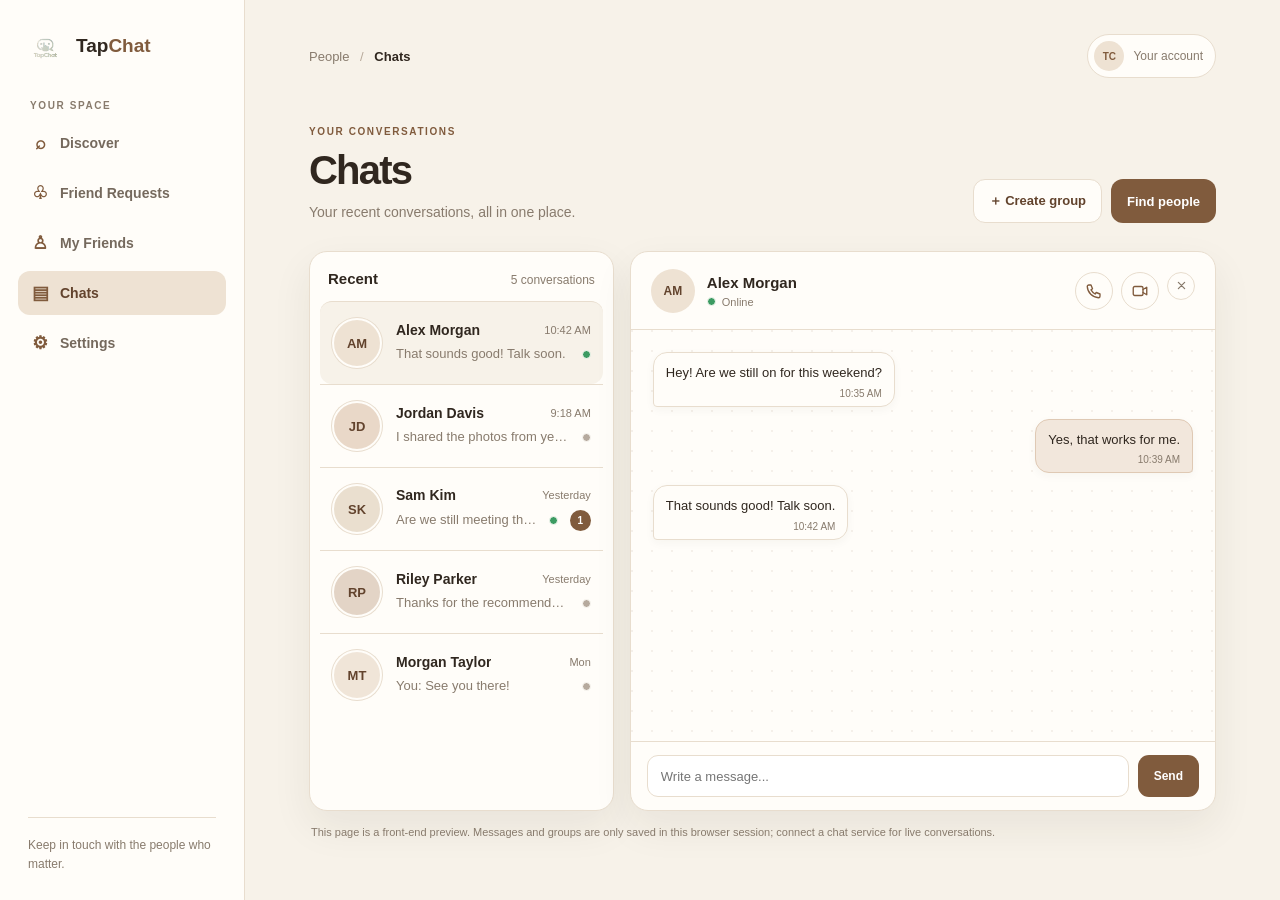
==== chats.html @ 6a535edd "neat" ====
<!DOCTYPE html>
<html lang="en">
<head>
  <meta charset="UTF-8">
  <meta name="viewport" content="width=device-width, initial-scale=1.0">
  <meta name="theme-color" content="#805b3d">
  <title>TapChat</title>
  <link rel="icon" type="image/png" href="Log.png">
  <link rel="stylesheet" href="chats.css">
</head>
<body>
  <div class="app">
    <aside class="sidebar">
      <a class="brand" href="TapChat.html" aria-label="TapChat home">
        <img src="Log.png" alt="" class="logo">
        <span class="brand-name">Tap<span>Chat</span></span>
      </a>

      <div class="navigation-group">
        <p class="nav-title">YOUR SPACE</p>
        <nav class="navigation" aria-label="Main navigation">
          <a href="discover-users.html"><span aria-hidden="true">⌕</span> Discover</a>
          <a href="friend-requests.html"><span aria-hidden="true">♧</span> Friend Requests</a>
          <a href="my-friends.html"><span aria-hidden="true">♙</span> My Friends</a>
          <a class="active" href="chats.html" aria-current="page"><span aria-hidden="true">▤</span> Chats</a>
          <a href="settings.html"><span aria-hidden="true">⚙</span> Settings</a>
        </nav>
      </div>

      <p class="sidebar-note">Keep in touch with the people who matter.</p>
    </aside>

    <main>
      <header class="topbar">
        <p class="breadcrumb">People <span aria-hidden="true">/</span> <strong>Chats</strong></p>
        <div class="user-chip">
          <span class="user-avatar" aria-hidden="true">TC</span>
          <span>Your account</span>
        </div>
      </header>

      <section class="page-heading" aria-labelledby="page-title">
        <p class="eyebrow">YOUR CONVERSATIONS</p>
        <div class="heading-row">
          <div>
            <h1 id="page-title">Chats</h1>
            <p class="subtitle">Your recent conversations, all in one place.</p>
          </div>
          <div class="heading-actions">
            <button class="new-group" id="openGroupDialog" type="button">＋ Create group</button>
            <a class="new-chat" href="discover-users.html">Find people</a>
          </div>
        </div>
      </section>

      <div class="chat-workspace">
        <section class="chat-panel" id="chatListPanel" aria-label="Recent conversations">
          <div class="list-heading">
            <h2>Recent</h2>
            <span id="chatCount">5 conversations</span>
          </div>
          <div class="chat-list" id="chatList"></div>
        </section>

        <section class="conversation-panel" id="conversationPanel" aria-label="Conversation">
          <header class="conversation-header">
            <button class="back-to-list" id="backToList" type="button" aria-label="Back to conversations">←</button>
            <span class="conversation-avatar" id="conversationAvatar" aria-hidden="true"></span>
            <div class="conversation-person">
              <h2 id="conversationName">Choose a conversation</h2>
              <p class="presence" id="conversationStatus">Select someone to see their status</p>
            </div>
            <div class="conversation-actions" aria-label="Call actions">
              <button class="icon-button" id="audioCallButton" type="button" aria-label="Start audio call" title="Audio call">
                <svg viewBox="0 0 24 24" aria-hidden="true">
                  <path d="M5 4h3l2 5-2 1.5a15 15 0 0 0 5.5 5.5L15 14l5 2v3a2 2 0 0 1-2 2A16 16 0 0 1 3 6a2 2 0 0 1 2-2Z"></path>
                </svg>
              </button>
              <button class="icon-button" id="videoCallButton" type="button" aria-label="Start video call" title="Video call">
                <svg viewBox="0 0 24 24" aria-hidden="true">
                  <rect x="3" y="6" width="13" height="12" rx="2"></rect>
                  <path d="m16 10 5-3v10l-5-3"></path>
                </svg>
              </button>
              <button class="exit-chat-button" id="exitChatButton" type="button" aria-label="Exit this chat" title="Exit chat">
                <svg viewBox="0 0 24 24" aria-hidden="true">
                  <path d="m7 7 10 10M17 7 7 17"></path>
                </svg>
              </button>
            </div>
          </header>

          <div class="conversation-content">
            <section class="message-panel" aria-label="Messages">
              <div class="message-history" id="messageHistory" aria-live="polite"></div>
              <form class="message-composer" id="messageForm">
                <label class="sr-only" for="messageInput">Write a message</label>
                <input id="messageInput" type="text" placeholder="Write a message..." autocomplete="off">
                <button type="submit">Send</button>
              </form>
            </section>
          </div>
        </section>
      </div>
      <p class="demo-note">This page is a front-end preview. Messages and groups are only saved in this browser session; connect a chat service for live conversations.</p>
    </main>
  </div>

  <dialog class="group-dialog" id="groupDialog" aria-labelledby="groupDialogTitle">
    <form id="groupForm" method="dialog">
      <div class="dialog-heading">
        <div>
          <p class="eyebrow">START TOGETHER</p>
          <h2 id="groupDialogTitle">Create a group</h2>
        </div>
        <button class="dialog-close" id="closeGroupDialog" type="button" aria-label="Close dialog">×</button>
      </div>
      <label class="field-label" for="groupName">Group name</label>
      <input class="group-name-input" id="groupName" name="groupName" type="text" maxlength="40" placeholder="e.g. Weekend plans" required>
      <fieldset class="member-picker">
        <legend>Add people <span>(optional)</span></legend>
        <label><input type="checkbox" name="members" value="Alex Morgan"> Alex Morgan</label>
        <label><input type="checkbox" name="members" value="Jordan Davis"> Jordan Davis</label>
        <label><input type="checkbox" name="members" value="Sam Kim"> Sam Kim</label>
        <label><input type="checkbox" name="members" value="Riley Parker"> Riley Parker</label>
      </fieldset>
      <p class="form-message" id="groupFormMessage" aria-live="polite"></p>
      <div class="dialog-actions">
        <button class="cancel-button" id="cancelGroup" type="button">Cancel</button>
        <button class="create-button" type="submit">Create group</button>
      </div>
    </form>
  </dialog>

  <div class="toast" id="toast" role="status" aria-live="polite"></div>

  <script>
    const chats = [
      {
        id: "alex",
        name: "Alex Morgan",
        initials: "AM",
        avatar: "avatar-one",
        status: "online",
        preview: "That sounds good! Talk soon.",
        time: "10:42 AM",
        unread: 2,
        messages: [
          { text: "Hey! Are we still on for this weekend?", from: "them", time: "10:35 AM" },
          { text: "Yes, that works for me.", from: "you", time: "10:39 AM" },
          { text: "That sounds good! Talk soon.", from: "them", time: "10:42 AM" }
        ]
      },
      {
        id: "jordan",
        name: "Jordan Davis",
        initials: "JD",
        avatar: "avatar-two",
        status: "offline",
        lastSeen: "last seen recently",
        preview: "I shared the photos from yesterday.",
        time: "9:18 AM",
        messages: [{ text: "I shared the photos from yesterday.", from: "them", time: "9:18 AM" }]
      },
      {
        id: "sam",
        name: "Sam Kim",
        initials: "SK",
        avatar: "avatar-three",
        status: "online",
        preview: "Are we still meeting this weekend?",
        time: "Yesterday",
        unread: 1,
        messages: [{ text: "Are we still meeting this weekend?", from: "them", time: "Yesterday" }]
      },
      {
        id: "riley",
        name: "Riley Parker",
        initials: "RP",
        avatar: "avatar-four",
        status: "offline",
        lastSeen: "last seen today",
        preview: "Thanks for the recommendation!",
        time: "Yesterday",
        messages: [{ text: "Thanks for the recommendation!", from: "them", time: "Yesterday" }]
      },
      {
        id: "morgan",
        name: "Morgan Taylor",
        initials: "MT",
        avatar: "avatar-five",
        status: "offline",
        lastSeen: "last seen yesterday",
        preview: "You: See you there!",
        time: "Mon",
        messages: [{ text: "See you there!", from: "you", time: "Mon" }]
      }
    ];

    const chatList = document.getElementById("chatList");
    const chatListPanel = document.getElementById("chatListPanel");
    const conversationPanel = document.getElementById("conversationPanel");
    const conversationName = document.getElementById("conversationName");
    const conversationStatus = document.getElementById("conversationStatus");
    const conversationAvatar = document.getElementById("conversationAvatar");
    const messageHistory = document.getElementById("messageHistory");
    const messageForm = document.getElementById("messageForm");
    const messageInput = document.getElementById("messageInput");
    const groupDialog = document.getElementById("groupDialog");
    const groupForm = document.getElementById("groupForm");
    const toast = document.getElementById("toast");
    let activeChatId = null;
    let toastTimer;

    function renderChatList() {
      chatList.innerHTML = chats.map(chat => `
        <button class="chat-item${chat.id === activeChatId ? " selected" : ""}" type="button" data-chat-id="${chat.id}" aria-pressed="${chat.id === activeChatId}">
          <span class="chat-avatar ${chat.avatar}" aria-hidden="true">${escapeHTML(chat.initials)}</span>
          <span class="chat-copy">
            <span class="chat-title-row">
              <span class="chat-person-name">${escapeHTML(chat.name)}</span>
              <time>${escapeHTML(chat.time || "Now")}</time>
            </span>
            <span class="chat-preview-row">
              <span class="chat-preview">${escapeHTML(chat.preview || "Start a conversation")}</span>
              ${chat.status !== "group" ? `<span class="presence-dot ${chat.status === "online" ? "online" : ""}" aria-label="${chat.status === "online" ? "Online" : "Offline"}"></span>` : ""}
              ${chat.unread ? `<span class="unread-count" aria-label="${chat.unread} unread messages">${chat.unread}</span>` : ""}
            </span>
          </span>
        </button>
      `).join("");
      const count = chats.length;
      document.getElementById("chatCount").textContent = `${count} ${count === 1 ? "conversation" : "conversations"}`;
    }

    function escapeHTML(value) {
      return String(value).replace(/[&<>"']/g, character => ({
        "&": "&amp;",
        "<": "&lt;",
        ">": "&gt;",
        '"': "&quot;",
        "'": "&#39;"
      })[character]);
    }

    function selectChat(chatId) {
      const chat = chats.find(item => item.id === chatId);
      if (!chat) return;

      activeChatId = chat.id;
      chat.unread = 0;
      conversationName.textContent = chat.name;
      conversationStatus.innerHTML = chat.status === "online"
        ? '<span class="status-indicator online"></span>Online'
        : chat.status === "group"
          ? `${chat.memberNames.length} ${chat.memberNames.length === 1 ? "member" : "members"}`
          : `<span class="status-indicator"></span>${escapeHTML(chat.lastSeen || "Offline")}`;
      conversationAvatar.textContent = chat.initials;
      conversationAvatar.className = `conversation-avatar ${chat.avatar}`;
      renderChatList();
      renderMessages(chat);
      conversationPanel.classList.remove("is-closed");
      document.querySelector(".chat-workspace").classList.remove("chat-list-only");
      conversationPanel.classList.add("has-chat");
      messageInput.disabled = false;
      messageForm.querySelector("button[type='submit']").disabled = false;
      document.getElementById("audioCallButton").disabled = false;
      document.getElementById("videoCallButton").disabled = false;
      if (window.matchMedia("(max-width: 760px)").matches) {
        chatListPanel.classList.add("mobile-hidden");
        conversationPanel.classList.add("mobile-visible");
      }
    }

    function exitCurrentChat() {
      activeChatId = null;
      conversationName.textContent = "Choose a conversation";
      conversationStatus.textContent = "Select someone to start chatting";
      conversationAvatar.textContent = "";
      conversationAvatar.className = "conversation-avatar";
      messageHistory.innerHTML = '<div class="message-empty">Choose a conversation from the list.</div>';
      messageInput.value = "";
      messageInput.disabled = true;
      messageForm.querySelector("button[type='submit']").disabled = true;
      document.getElementById("audioCallButton").disabled = true;
      document.getElementById("videoCallButton").disabled = true;
      conversationPanel.classList.add("is-closed");
      document.querySelector(".chat-workspace").classList.add("chat-list-only");
      renderChatList();
      chatListPanel.classList.remove("mobile-hidden");
      conversationPanel.classList.remove("mobile-visible");
    }

    function renderMessages(chat) {
      messageHistory.innerHTML = chat.messages.length
        ? chat.messages.map(message => `
          <div class="message-row ${message.from === "you" ? "sent" : "received"}">
            <div class="message-bubble">
              <p>${escapeHTML(message.text)}</p>
              <time>${escapeHTML(message.time)}</time>
            </div>
          </div>
        `).join("")
        : '<div class="message-empty">No messages yet. Send the first message.</div>';
      messageHistory.scrollTop = messageHistory.scrollHeight;
    }

    function showToast(message) {
      toast.textContent = message;
      toast.classList.add("show");
      clearTimeout(toastTimer);
      toastTimer = setTimeout(() => toast.classList.remove("show"), 2800);
    }

    document.getElementById("audioCallButton").addEventListener("click", () => {
      showToast("Audio calls will be available when a calling service is connected.");
    });

    document.getElementById("videoCallButton").addEventListener("click", () => {
      showToast("Video calls will be available when a calling service is connected.");
    });

    document.getElementById("exitChatButton").addEventListener("click", exitCurrentChat);

    chatList.addEventListener("click", event => {
      const button = event.target.closest("[data-chat-id]");
      if (button) selectChat(button.dataset.chatId);
    });

    messageForm.addEventListener("submit", event => {
      event.preventDefault();
      const text = messageInput.value.trim();
      const chat = chats.find(item => item.id === activeChatId);
      if (!text || !chat) return;
      chat.messages.push({ text, from: "you", time: "Now" });
      chat.preview = `You: ${text}`;
      chat.time = "Now";
      renderMessages(chat);
      renderChatList();
      messageInput.value = "";
      messageInput.focus();
    });

    document.getElementById("openGroupDialog").addEventListener("click", () => {
      groupForm.reset();
      document.getElementById("groupFormMessage").textContent = "";
      groupDialog.showModal();
      document.getElementById("groupName").focus();
    });

    document.getElementById("closeGroupDialog").addEventListener("click", () => groupDialog.close());
    document.getElementById("cancelGroup").addEventListener("click", () => groupDialog.close());

    groupForm.addEventListener("submit", event => {
      event.preventDefault();
      const name = document.getElementById("groupName").value.trim();
      if (!name) {
        document.getElementById("groupFormMessage").textContent = "Enter a group name to continue.";
        return;
      }

      const members = [...groupForm.querySelectorAll('input[name="members"]:checked')].map(input => input.value);
      const initials = name.split(/\s+/).slice(0, 2).map(part => part[0]).join("").toUpperCase();
      const group = {
        id: `group-${Date.now()}`,
        name,
        initials: initials || "G",
        avatar: "group-avatar",
        status: "group",
        memberNames: members,
        preview: members.length ? `Group · ${members.length} ${members.length === 1 ? "member" : "members"}` : "New group",
        time: "Now",
        messages: []
      };
      chats.unshift(group);
      groupDialog.close();
      renderChatList();
      selectChat(group.id);
      showToast("Group created in this preview.");
    });

    document.getElementById("backToList").addEventListener("click", () => {
      exitCurrentChat();
    });

    groupDialog.addEventListener("click", event => {
      if (event.target === groupDialog) groupDialog.close();
    });

    renderChatList();
    selectChat(chats[0].id);
  </script>
</body>
</html>
---- chats.css ----
:root {
  color-scheme: light;
  --background: #f7f2e9;
  --surface: #fffdf9;
  --brown: #805b3d;
  --brown-dark: #62432d;
  --text: #30271f;
  --muted: #887b6d;
  --border: #e8ddce;
  --soft: #eee2d3;
  --shadow: 0 16px 40px rgb(48 39 31 / 7%);
}

* {
  box-sizing: border-box;
}

body {
  min-width: 320px;
  min-height: 100vh;
  margin: 0;
  background: var(--background);
  color: var(--text);
  font-family: Arial, Helvetica, sans-serif;
}

a {
  color: inherit;
  text-decoration: none;
}

.app {
  min-height: 100vh;
  display: grid;
  grid-template-columns: 245px minmax(0, 1fr);
}

.sidebar {
  display: flex;
  flex-direction: column;
  gap: 34px;
  padding: 26px 18px;
  border-right: 1px solid var(--border);
  background: var(--surface);
}

.brand {
  display: flex;
  align-items: center;
  gap: 10px;
  padding: 0 8px;
}

.logo {
  display: block;
  width: 40px;
  height: 40px;
  object-fit: contain;
}

.brand-name {
  font-size: 19px;
  font-weight: 800;
}

.brand-name span {
  color: var(--brown);
}

.nav-title,
.eyebrow {
  margin: 0;
  color: var(--muted);
  font-size: 10px;
  font-weight: 700;
  letter-spacing: 0.16em;
}

.nav-title {
  margin: 0 12px 10px;
}

.navigation {
  display: grid;
  gap: 6px;
}

.navigation a {
  display: flex;
  min-height: 44px;
  align-items: center;
  gap: 11px;
  padding: 0 13px;
  border-radius: 12px;
  color: #75695d;
  font-size: 14px;
  font-weight: 600;
  transition: background-color 160ms ease, color 160ms ease;
}

.navigation a span {
  width: 18px;
  color: var(--brown);
  font-size: 18px;
  text-align: center;
}

.navigation a:hover,
.navigation a.active {
  background: var(--soft);
  color: var(--brown-dark);
}

.sidebar-note {
  margin: auto 10px 0;
  padding-top: 18px;
  border-top: 1px solid var(--border);
  color: var(--muted);
  font-size: 12px;
  line-height: 1.6;
}

main {
  width: min(100%, 1120px);
  min-width: 0;
  margin: 0 auto;
  padding: 34px clamp(22px, 5vw, 64px) 48px;
}

.topbar {
  display: flex;
  align-items: center;
  justify-content: space-between;
  gap: 14px;
  margin-bottom: 48px;
}

.breadcrumb {
  margin: 0;
  color: var(--muted);
  font-size: 13px;
}

.breadcrumb span {
  padding: 0 7px;
  color: #b7a99a;
}

.breadcrumb strong {
  color: var(--text);
}

.user-chip {
  display: flex;
  align-items: center;
  gap: 9px;
  padding: 6px 12px 6px 6px;
  border: 1px solid var(--border);
  border-radius: 30px;
  background: var(--surface);
  color: var(--muted);
  font-size: 12px;
}

.user-avatar {
  display: grid;
  width: 30px;
  height: 30px;
  place-items: center;
  border-radius: 50%;
  background: var(--soft);
  color: var(--brown);
  font-size: 10px;
  font-weight: 700;
}

.page-heading {
  margin-bottom: 28px;
}

.eyebrow {
  margin-bottom: 11px;
  color: var(--brown);
}

.heading-row {
  display: flex;
  align-items: flex-end;
  justify-content: space-between;
  gap: 20px;
}

h1 {
  margin: 0 0 8px;
  font-size: clamp(30px, 4vw, 40px);
  letter-spacing: -0.045em;
}

.subtitle {
  margin: 0;
  color: var(--muted);
  font-size: 14px;
  line-height: 1.6;
}

.new-chat {
  display: inline-flex;
  min-height: 44px;
  flex: 0 0 auto;
  align-items: center;
  justify-content: center;
  gap: 8px;
  padding: 0 16px;
  border-radius: 12px;
  background: var(--brown);
  color: #ffffff;
  font-size: 13px;
  font-weight: 700;
  transition: background-color 160ms ease, transform 160ms ease;
}

.new-chat:hover {
  transform: translateY(-1px);
  background: var(--brown-dark);
}

.new-chat span {
  font-size: 19px;
  font-weight: 400;
  line-height: 1;
}

.chat-panel {
  overflow: hidden;
  border: 1px solid var(--border);
  border-radius: 18px;
  background: var(--surface);
  box-shadow: var(--shadow);
}

.list-heading {
  display: flex;
  align-items: baseline;
  justify-content: space-between;
  gap: 12px;
  padding: 22px 24px 15px;
}

.list-heading h2 {
  margin: 0;
  font-size: 15px;
}

.list-heading span {
  color: var(--muted);
  font-size: 12px;
}

.chat-list {
  padding: 0 12px;
}

.chat-item {
  display: flex;
  min-width: 0;
  align-items: center;
  gap: 14px;
  padding: 16px 12px;
  border-top: 1px solid var(--border);
}

.chat-avatar {
  display: grid;
  width: 50px;
  height: 50px;
  flex: 0 0 auto;
  place-items: center;
  border: 2px solid var(--surface);
  border-radius: 50%;
  background: var(--soft);
  color: var(--brown-dark);
  box-shadow: 0 0 0 1px var(--border);
  font-size: 13px;
  font-weight: 700;
}

.avatar-two {
  background: #e9d8c8;
}

.avatar-three {
  background: #eadfcf;
}

.avatar-four {
  background: #e3d4c6;
}

.avatar-five {
  background: #f0e5d8;
}

.chat-copy {
  min-width: 0;
  flex: 1;
}

.chat-title-row,
.chat-preview-row {
  display: flex;
  min-width: 0;
  align-items: center;
  justify-content: space-between;
  gap: 12px;
}

.chat-title-row {
  margin-bottom: 7px;
}

.chat-title-row h3 {
  overflow: hidden;
  margin: 0;
  font-size: 14px;
  font-weight: 700;
  text-overflow: ellipsis;
  white-space: nowrap;
}

.chat-title-row time {
  flex: 0 0 auto;
  color: var(--muted);
  font-size: 11px;
}

.chat-preview {
  overflow: hidden;
  margin: 0;
  color: var(--muted);
  font-size: 13px;
  line-height: 1.45;
  text-overflow: ellipsis;
  white-space: nowrap;
}

.unread-count {
  display: grid;
  width: 21px;
  height: 21px;
  flex: 0 0 auto;
  place-items: center;
  border-radius: 50%;
  background: var(--brown);
  color: #ffffff;
  font-size: 10px;
  font-weight: 700;
}

.demo-note {
  margin: 0;
  padding: 15px 24px 18px;
  border-top: 1px solid var(--border);
  color: var(--muted);
  font-size: 12px;
  line-height: 1.6;
}

a:focus-visible {
  outline: 3px solid #a76945;
  outline-offset: 3px;
}

@media (max-width: 760px) {
  .app {
    grid-template-columns: 1fr;
    align-content: start;
  }

  .sidebar {
    gap: 14px;
    padding: 13px 16px 12px;
    border-right: 0;
    border-bottom: 1px solid var(--border);
  }

  .brand {
    gap: 8px;
  }

  .logo {
    width: 34px;
    height: 34px;
  }

  .brand-name {
    font-size: 17px;
  }

  .navigation-group {
    min-width: 0;
  }

  .nav-title,
  .sidebar-note {
    display: none;
  }

  .navigation {
    display: flex;
    gap: 5px;
    overflow-x: auto;
    scrollbar-width: thin;
  }

  .navigation a {
    min-height: 39px;
    flex: 0 0 auto;
    gap: 7px;
    padding: 0 11px;
    font-size: 12px;
  }

  .navigation a span {
    font-size: 16px;
  }

  main {
    padding: 22px 18px 34px;
  }

  .topbar {
    margin-bottom: 36px;
  }
}

@media (max-width: 480px) {
  .sidebar {
    padding-right: 12px;
    padding-left: 12px;
  }

  main {
    padding: 19px 12px 26px;
  }

  .topbar {
    margin-bottom: 30px;
  }

  .user-chip {
    gap: 6px;
    padding-right: 8px;
    font-size: 11px;
  }

  .heading-row {
    align-items: flex-start;
  }

  .new-chat {
    min-height: 40px;
    gap: 5px;
    padding: 0 11px;
    font-size: 12px;
  }

  .list-heading {
    padding: 18px 16px 13px;
  }

  .chat-list {
    padding: 0 8px;
  }

  .chat-item {
    gap: 11px;
    padding: 14px 8px;
  }

  .chat-avatar {
    width: 44px;
    height: 44px;
  }

  .chat-title-row,
  .chat-preview-row {
    gap: 7px;
  }

  .chat-title-row h3 {
    font-size: 13px;
  }

  .chat-title-row time {
    font-size: 10px;
  }

  .chat-preview {
    font-size: 12px;
  }

  .demo-note {
    padding: 13px 16px 16px;
  }
}

@media (prefers-reduced-motion: reduce) {
  *,
  *::before,
  *::after {
    scroll-behavior: auto !important;
    transition-duration: 0.01ms !important;
  }
}

.heading-actions {
  display: flex;
  flex-wrap: wrap;
  gap: 9px;
}

.new-group,
.new-chat {
  min-height: 44px;
  border: 0;
  cursor: pointer;
  font: inherit;
  font-size: 13px;
  font-weight: 700;
}

.new-group {
  padding: 0 15px;
  border: 1px solid var(--border);
  border-radius: 12px;
  background: var(--surface);
  color: var(--brown-dark);
}

.new-group:hover {
  background: var(--soft);
}

.chat-workspace {
  display: grid;
  min-height: 560px;
  grid-template-columns: minmax(270px, 0.78fr) minmax(0, 1.5fr);
  gap: 16px;
}

.chat-workspace.chat-list-only {
  grid-template-columns: minmax(0, 1fr);
}

.conversation-panel.is-closed {
  display: none;
}

.chat-panel,
.conversation-panel {
  min-width: 0;
  overflow: hidden;
  border: 1px solid var(--border);
  border-radius: 18px;
  background: var(--surface);
  box-shadow: var(--shadow);
}

.chat-panel {
  display: flex;
  flex-direction: column;
}

.list-heading {
  padding: 18px 18px 14px;
}

.chat-list {
  overflow-y: auto;
  padding: 0 10px 10px;
}

.chat-item {
  width: 100%;
  border-right: 0;
  border-bottom: 0;
  border-left: 0;
  background: transparent;
  color: inherit;
  cursor: pointer;
  font: inherit;
  text-align: left;
}

.chat-item:hover,
.chat-item.selected {
  border-radius: 12px;
  background: #f7f2e9;
}

.chat-copy {
  display: block;
}

.chat-person-name {
  overflow: hidden;
  font-size: 14px;
  font-weight: 700;
  text-overflow: ellipsis;
  white-space: nowrap;
}

.chat-title-row time {
  max-width: 68px;
  overflow: hidden;
  text-overflow: ellipsis;
  white-space: nowrap;
}

.presence-dot,
.status-indicator {
  width: 9px;
  height: 9px;
  flex: 0 0 auto;
  border: 1px solid #fffdf9;
  border-radius: 50%;
  background: #b6aa9e;
}

.presence-dot.online,
.status-indicator.online {
  background: #3c9b62;
}

.conversation-panel {
  display: flex;
  min-height: 560px;
  flex-direction: column;
}

.conversation-header {
  display: flex;
  min-height: 78px;
  align-items: center;
  gap: 12px;
  padding: 14px 20px;
  border-bottom: 1px solid var(--border);
}

.conversation-avatar {
  display: grid;
  width: 44px;
  height: 44px;
  flex: 0 0 auto;
  place-items: center;
  border-radius: 50%;
  background: var(--soft);
  color: var(--brown-dark);
  font-size: 12px;
  font-weight: 700;
}

.conversation-person {
  min-width: 0;
  flex: 1;
}

.conversation-person h2 {
  overflow: hidden;
  margin: 0 0 5px;
  font-size: 15px;
  text-overflow: ellipsis;
  white-space: nowrap;
}

.presence {
  display: flex;
  align-items: center;
  gap: 6px;
  margin: 0;
  color: var(--muted);
  font-size: 11px;
}

.conversation-actions {
  display: flex;
  flex: 0 0 auto;
  gap: 8px;
  margin-left: auto;
}

.icon-button {
  display: grid;
  width: 38px;
  height: 38px;
  place-items: center;
  border: 1px solid var(--border);
  border-radius: 50%;
  background: var(--surface);
  color: var(--brown);
  cursor: pointer;
  transition: background-color 160ms ease, color 160ms ease;
}

.exit-chat-button {
  display: grid;
  width: 28px;
  height: 28px;
  flex: 0 0 auto;
  place-items: center;
  border: 1px solid var(--border);
  border-radius: 50%;
  background: var(--surface);
  color: var(--muted);
  cursor: pointer;
  transition: background-color 160ms ease, color 160ms ease;
}

.exit-chat-button:hover {
  border-color: #c98d7e;
  background: #f8ece8;
  color: #8d3e2e;
}

.exit-chat-button svg {
  width: 15px;
  height: 15px;
  fill: none;
  stroke: currentColor;
  stroke-linecap: round;
  stroke-width: 2;
}

.icon-button:hover {
  background: var(--soft);
  color: var(--brown-dark);
}

.icon-button svg {
  width: 18px;
  height: 18px;
  fill: none;
  stroke: currentColor;
  stroke-linecap: round;
  stroke-linejoin: round;
  stroke-width: 1.8;
}

.back-to-list {
  display: grid;
  width: 38px;
  height: 38px;
  flex: 0 0 auto;
  place-items: center;
  border: 1px solid var(--border);
  border-radius: 50%;
  background: var(--surface);
  color: var(--brown);
  cursor: pointer;
  font-size: 16px;
}

.back-to-list:hover {
  background: var(--soft);
}

.back-to-list {
  display: none;
}

.conversation-content {
  display: flex;
  min-height: 0;
  flex: 1;
}

.message-panel {
  display: flex;
  min-height: 0;
  flex: 1;
  flex-direction: column;
}

.message-history {
  display: flex;
  min-height: 300px;
  flex: 1;
  flex-direction: column;
  gap: 12px;
  overflow-y: auto;
  padding: 22px;
  background:
    radial-gradient(circle at 1px 1px, rgb(128 91 61 / 8%) 1px, transparent 0);
  background-size: 20px 20px;
}

.message-row {
  display: flex;
}

.message-row.sent {
  justify-content: flex-end;
}

.message-bubble {
  max-width: min(78%, 420px);
  padding: 10px 12px 7px;
  border: 1px solid var(--border);
  border-radius: 14px 14px 14px 4px;
  background: var(--surface);
  box-shadow: 0 3px 10px rgb(48 39 31 / 4%);
}

.message-row.sent .message-bubble {
  border-color: #dfc9b4;
  border-radius: 14px 14px 4px 14px;
  background: #f2e7dc;
}

.message-bubble p {
  margin: 0 0 5px;
  overflow-wrap: anywhere;
  font-size: 13px;
  line-height: 1.5;
}

.message-bubble time {
  display: block;
  color: var(--muted);
  font-size: 10px;
  text-align: right;
}

.message-empty {
  margin: auto;
  color: var(--muted);
  font-size: 13px;
  text-align: center;
}

.message-composer {
  display: flex;
  gap: 9px;
  padding: 13px 16px;
  border-top: 1px solid var(--border);
}

.message-composer input,
.group-name-input {
  min-width: 0;
  min-height: 42px;
  flex: 1;
  padding: 0 13px;
  border: 1px solid var(--border);
  border-radius: 11px;
  background: #ffffff;
  color: var(--text);
  font: inherit;
  font-size: 13px;
}

.message-composer input:focus,
.group-name-input:focus {
  border-color: var(--brown);
  outline: 3px solid rgb(128 91 61 / 13%);
}

.message-composer button,
.create-button {
  min-height: 42px;
  padding: 0 16px;
  border: 0;
  border-radius: 11px;
  background: var(--brown);
  color: #ffffff;
  cursor: pointer;
  font: inherit;
  font-size: 12px;
  font-weight: 700;
}

.message-composer button:hover,
.create-button:hover {
  background: var(--brown-dark);
}

.message-composer button:disabled,
.icon-button:disabled {
  cursor: not-allowed;
  opacity: 0.45;
}

.demo-note {
  margin: 13px 2px 0;
  padding: 0;
  border: 0;
  font-size: 11px;
}

.group-dialog {
  width: min(440px, calc(100% - 28px));
  max-height: min(90vh, 680px);
  padding: 0;
  border: 1px solid var(--border);
  border-radius: 18px;
  background: var(--surface);
  color: var(--text);
  box-shadow: 0 24px 80px rgb(48 39 31 / 24%);
}

.group-dialog::backdrop {
  background: rgb(39 29 22 / 48%);
  backdrop-filter: blur(2px);
}

.group-dialog form {
  padding: 24px;
}

.dialog-heading,
.dialog-actions {
  display: flex;
  align-items: center;
  justify-content: space-between;
  gap: 12px;
}

.dialog-heading {
  margin-bottom: 22px;
}

.dialog-heading .eyebrow {
  margin-bottom: 6px;
}

.dialog-heading h2 {
  margin: 0;
  font-size: 22px;
}

.dialog-close {
  width: 34px;
  height: 34px;
  border: 0;
  border-radius: 50%;
  background: var(--soft);
  color: var(--brown-dark);
  cursor: pointer;
  font-size: 22px;
}

.field-label,
.member-picker legend {
  display: block;
  margin-bottom: 8px;
  font-size: 12px;
  font-weight: 700;
}

.group-name-input {
  width: 100%;
}

.member-picker {
  display: grid;
  gap: 12px;
  margin: 20px 0 0;
  padding: 0;
  border: 0;
}

.member-picker legend {
  margin-bottom: 11px;
}

.member-picker legend span {
  color: var(--muted);
  font-weight: 400;
}

.member-picker label {
  display: flex;
  align-items: center;
  gap: 9px;
  color: var(--text);
  font-size: 13px;
}

.member-picker input {
  width: 16px;
  height: 16px;
  accent-color: var(--brown);
}

.form-message {
  min-height: 18px;
  margin: 12px 0 0;
  color: #a33b2f;
  font-size: 12px;
}

.dialog-actions {
  justify-content: flex-end;
  margin-top: 10px;
}

.cancel-button {
  min-height: 42px;
  padding: 0 14px;
  border: 1px solid var(--border);
  border-radius: 11px;
  background: var(--surface);
  color: var(--text);
  cursor: pointer;
  font: inherit;
  font-size: 12px;
  font-weight: 700;
}

.toast {
  position: fixed;
  z-index: 3;
  right: 20px;
  bottom: 20px;
  max-width: min(360px, calc(100% - 40px));
  padding: 12px 16px;
  border-radius: 11px;
  background: var(--brown-dark);
  color: #ffffff;
  font-size: 12px;
  line-height: 1.5;
  opacity: 0;
  pointer-events: none;
  transform: translateY(8px);
  transition: opacity 160ms ease, transform 160ms ease;
}

.toast.show {
  opacity: 1;
  transform: translateY(0);
}

.sr-only {
  position: absolute;
  width: 1px;
  height: 1px;
  overflow: hidden;
  clip: rect(0, 0, 0, 0);
  white-space: nowrap;
  clip-path: inset(50%);
}

button:focus-visible,
a:focus-visible {
  outline: 3px solid #a76945;
  outline-offset: 3px;
}

@media (max-width: 900px) {
  .chat-workspace {
    grid-template-columns: minmax(250px, 0.85fr) minmax(0, 1.15fr);
  }
}

@media (max-width: 760px) {
  .heading-row {
    align-items: flex-start;
  }

  .chat-workspace {
    min-height: min(650px, calc(100vh - 270px));
    grid-template-columns: minmax(0, 1fr);
  }

  .chat-panel,
  .conversation-panel {
    min-height: min(650px, calc(100vh - 270px));
  }

  .conversation-panel {
    display: none;
  }

  .chat-panel.mobile-hidden {
    display: none;
  }

  .conversation-panel.mobile-visible {
    display: flex;
  }

  .back-to-list {
    display: grid;
  }

  .conversation-header {
    gap: 9px;
    padding: 12px;
  }

  .conversation-actions {
    gap: 6px;
  }
}

@media (max-width: 480px) {
  .heading-row {
    flex-direction: column;
    gap: 14px;
  }

  .heading-actions {
    width: 100%;
  }

  .heading-actions > * {
    flex: 1;
    justify-content: center;
  }

  .chat-workspace {
    min-height: calc(100vh - 300px);
  }

  .chat-panel,
  .conversation-panel {
    min-height: calc(100vh - 300px);
  }

  .back-to-list {
    width: 34px;
    height: 34px;
  }

  .icon-button {
    width: 34px;
    height: 34px;
  }

  .icon-button svg {
    width: 16px;
    height: 16px;
  }

  .message-history {
    padding: 15px 12px;
  }

  .message-composer {
    gap: 7px;
    padding: 10px;
  }

  .message-composer button {
    padding: 0 13px;
  }
}
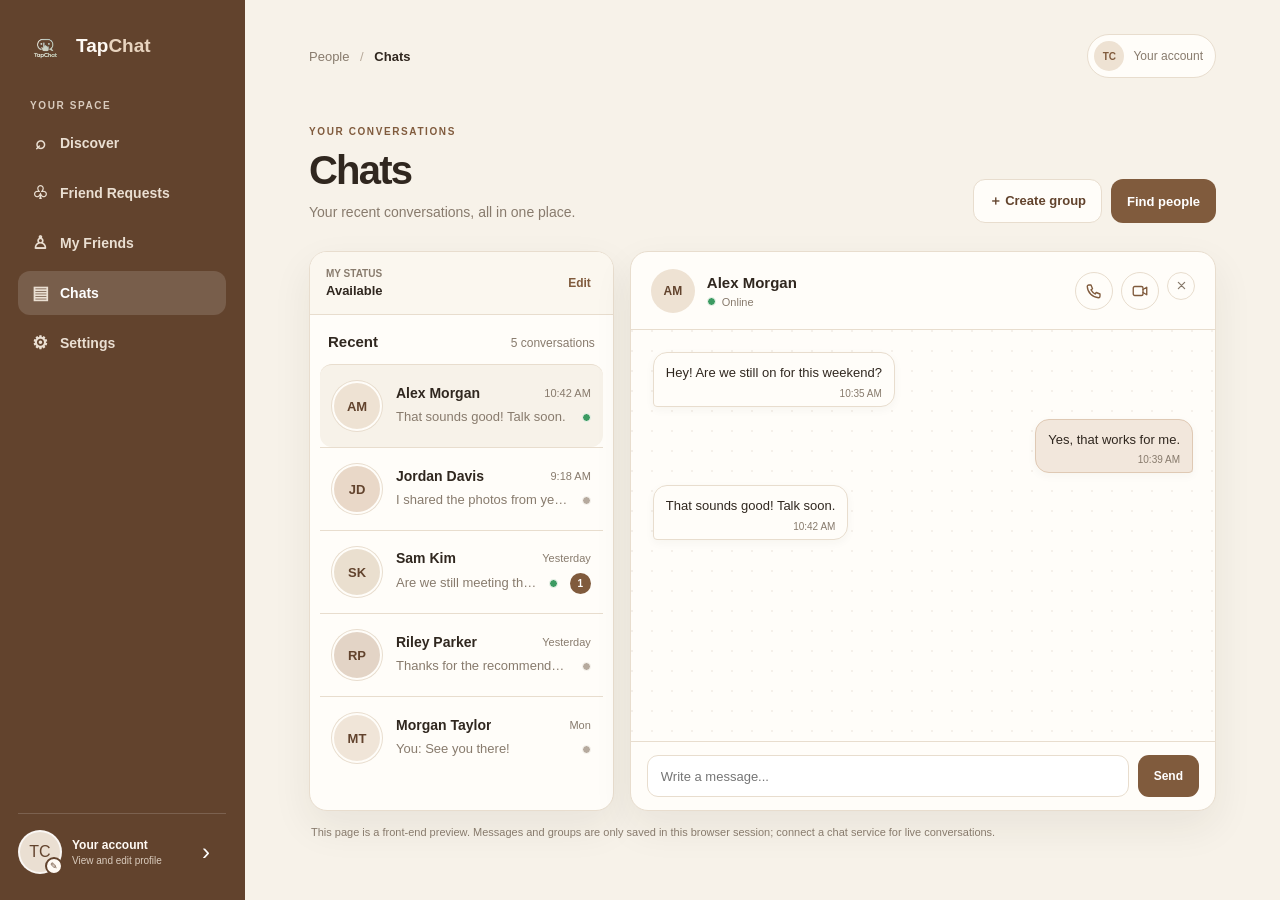
==== commit 40201f3c: "me" ====
--- a/chats.html
+++ b/chats.html
@@ -27,7 +27,19 @@
         </nav>
       </div>
 
-      <p class="sidebar-note">Keep in touch with the people who matter.</p>
+      <div class="sidebar-account">
+        <label class="sidebar-avatar" for="sidebarPhotoInput" title="Change profile picture">
+          <img id="sidebarPhoto" src="" alt="">
+          <span id="sidebarInitials" aria-hidden="true">TC</span>
+          <span class="photo-edit" aria-hidden="true">✎</span>
+        </label>
+        <input class="photo-input" id="sidebarPhotoInput" type="file" accept="image/*">
+        <div class="sidebar-account-copy">
+          <strong>Your account</strong>
+          <span>View and edit profile</span>
+        </div>
+        <a class="sidebar-profile-link" href="settings.html#profile" aria-label="Open profile settings">›</a>
+      </div>
     </aside>
 
     <main>
@@ -55,6 +67,20 @@
 
       <div class="chat-workspace">
         <section class="chat-panel" id="chatListPanel" aria-label="Recent conversations">
+          <div class="status-panel">
+            <div class="status-heading">
+              <div>
+                <p>My status</p>
+                <strong id="ownStatusText">Available</strong>
+              </div>
+              <button class="status-edit-button" id="toggleStatusForm" type="button">Edit</button>
+            </div>
+            <form class="status-form" id="statusForm">
+              <label class="sr-only" for="statusInput">Set your status</label>
+              <input id="statusInput" type="text" maxlength="60" placeholder="What's on your mind?">
+              <button type="submit">Save</button>
+            </form>
+          </div>
           <div class="list-heading">
             <h2>Recent</h2>
             <span id="chatCount">5 conversations</span>
@@ -67,7 +93,7 @@
             <button class="back-to-list" id="backToList" type="button" aria-label="Back to conversations">←</button>
             <span class="conversation-avatar" id="conversationAvatar" aria-hidden="true"></span>
             <div class="conversation-person">
-              <h2 id="conversationName">Choose a conversation</h2>
+              <h2><a id="conversationName" href="user-profile.html">Choose a conversation</a></h2>
               <p class="presence" id="conversationStatus">Select someone to see their status</p>
             </div>
             <div class="conversation-actions" aria-label="Call actions">
@@ -212,6 +238,36 @@
     let activeChatId = null;
     let toastTimer;
 
+    const sidebarPhotoInput = document.getElementById("sidebarPhotoInput");
+    const sidebarPhoto = document.getElementById("sidebarPhoto");
+
+    function loadSidebarProfile() {
+      const savedPhoto = localStorage.getItem("tapchatProfilePhoto");
+      if (savedPhoto) {
+        sidebarPhoto.src = savedPhoto;
+        sidebarPhoto.hidden = false;
+      } else {
+        sidebarPhoto.hidden = true;
+      }
+    }
+
+    sidebarPhotoInput.addEventListener("change", event => {
+      const file = event.target.files[0];
+      if (!file) return;
+      if (!file.type.startsWith("image/")) {
+        showToast("Choose an image file for your profile picture.");
+        return;
+      }
+      const reader = new FileReader();
+      reader.onload = () => {
+        localStorage.setItem("tapchatProfilePhoto", reader.result);
+        sidebarPhoto.src = reader.result;
+        sidebarPhoto.hidden = false;
+        showToast("Profile picture updated.");
+      };
+      reader.readAsDataURL(file);
+    });
+
     function renderChatList() {
       chatList.innerHTML = chats.map(chat => `
         <button class="chat-item${chat.id === activeChatId ? " selected" : ""}" type="button" data-chat-id="${chat.id}" aria-pressed="${chat.id === activeChatId}">
@@ -250,6 +306,7 @@
       activeChatId = chat.id;
       chat.unread = 0;
       conversationName.textContent = chat.name;
+      conversationName.href = `user-profile.html?chatId=${encodeURIComponent(chat.id)}`;
       conversationStatus.innerHTML = chat.status === "online"
         ? '<span class="status-indicator online"></span>Online'
         : chat.status === "group"
@@ -387,8 +444,35 @@
       if (event.target === groupDialog) groupDialog.close();
     });
 
+    loadSidebarProfile();
+
+    const statusForm = document.getElementById("statusForm");
+    const statusInput = document.getElementById("statusInput");
+    const ownStatusText = document.getElementById("ownStatusText");
+    const savedStatus = localStorage.getItem("tapchatOwnStatus");
+    if (savedStatus) {
+      ownStatusText.textContent = savedStatus;
+      statusInput.value = savedStatus;
+    }
+
+    document.getElementById("toggleStatusForm").addEventListener("click", () => {
+      statusForm.classList.toggle("open");
+      if (statusForm.classList.contains("open")) statusInput.focus();
+    });
+
+    statusForm.addEventListener("submit", event => {
+      event.preventDefault();
+      const status = statusInput.value.trim();
+      if (!status) return;
+      ownStatusText.textContent = status;
+      localStorage.setItem("tapchatOwnStatus", status);
+      statusForm.classList.remove("open");
+      showToast("Status updated.");
+    });
+
     renderChatList();
-    selectChat(chats[0].id);
+    const requestedChatId = new URLSearchParams(window.location.search).get("chatId");
+    selectChat(chats.some(chat => chat.id === requestedChatId) ? requestedChatId : chats[0].id);
   </script>
 </body>
 </html>
--- a/chats.css
+++ b/chats.css
@@ -40,8 +40,9 @@
   flex-direction: column;
   gap: 34px;
   padding: 26px 18px;
-  border-right: 1px solid var(--border);
-  background: var(--surface);
+  border-right: 1px solid var(--brown-dark);
+  background: var(--brown-dark);
+  color: #fffaf4;
 }
 
 .brand {
@@ -64,10 +65,17 @@
 }
 
 .brand-name span {
-  color: var(--brown);
-}
-
-.nav-title,
+  color: #e8d4bf;
+}
+
+.nav-title {
+  margin: 0 12px 10px;
+  color: #d9cbbd;
+  font-size: 10px;
+  font-weight: 700;
+  letter-spacing: 0.16em;
+}
+
 .eyebrow {
   margin: 0;
   color: var(--muted);
@@ -92,7 +100,7 @@
   gap: 11px;
   padding: 0 13px;
   border-radius: 12px;
-  color: #75695d;
+  color: #eadfd2;
   font-size: 14px;
   font-weight: 600;
   transition: background-color 160ms ease, color 160ms ease;
@@ -100,22 +108,22 @@
 
 .navigation a span {
   width: 18px;
-  color: var(--brown);
+  color: #eadfd2;
   font-size: 18px;
   text-align: center;
 }
 
 .navigation a:hover,
 .navigation a.active {
-  background: var(--soft);
-  color: var(--brown-dark);
+  background: rgb(255 255 255 / 14%);
+  color: #ffffff;
 }
 
 .sidebar-note {
   margin: auto 10px 0;
   padding-top: 18px;
-  border-top: 1px solid var(--border);
-  color: var(--muted);
+  border-top: 1px solid rgb(255 255 255 / 16%);
+  color: #d9cbbd;
   font-size: 12px;
   line-height: 1.6;
 }
@@ -512,6 +520,75 @@
     transition-duration: 0.01ms !important;
   }
 }
+
+.sidebar-account {
+  display: grid;
+  grid-template-columns: 44px minmax(0, 1fr) 24px;
+  align-items: center;
+  gap: 10px;
+  margin-top: auto;
+  padding-top: 16px;
+  border-top: 1px solid rgb(255 255 255 / 16%);
+}
+
+.sidebar-avatar {
+  position: relative;
+  display: grid;
+  width: 44px;
+  height: 44px;
+  place-items: center;
+  border: 2px solid rgb(255 255 255 / 75%);
+  border-radius: 50%;
+  background: #eadfd2;
+  color: var(--brown-dark);
+  cursor: pointer;
+  overflow: visible;
+}
+
+.sidebar-avatar img {
+  width: 100%;
+  height: 100%;
+  border-radius: 50%;
+  object-fit: cover;
+}
+
+.sidebar-avatar img + span { position: absolute; }
+.photo-edit {
+  position: absolute;
+  right: -3px;
+  bottom: -3px;
+  display: grid;
+  width: 18px;
+  height: 18px;
+  place-items: center;
+  border: 2px solid var(--brown-dark);
+  border-radius: 50%;
+  background: #fffaf4;
+  color: var(--brown-dark);
+  font-size: 9px;
+}
+
+.photo-input { position: absolute; width: 1px; height: 1px; opacity: 0; }
+.sidebar-account-copy { display: grid; min-width: 0; gap: 3px; }
+.sidebar-account-copy strong { font-size: 12px; }
+.sidebar-account-copy span { overflow: hidden; color: #d9cbbd; font-size: 10px; text-overflow: ellipsis; white-space: nowrap; }
+.sidebar-profile-link { color: #ffffff; font-size: 24px; }
+
+.status-panel {
+  padding: 16px;
+  border-bottom: 1px solid var(--border);
+  background: #fbf7ef;
+}
+
+.status-heading { display: flex; align-items: center; justify-content: space-between; gap: 12px; }
+.status-heading div { display: grid; gap: 4px; }
+.status-heading p { margin: 0; color: var(--muted); font-size: 10px; font-weight: 700; text-transform: uppercase; }
+.status-heading strong { font-size: 13px; }
+.status-edit-button { border: 0; background: transparent; color: var(--brown); font-size: 12px; font-weight: 700; cursor: pointer; }
+.status-form { display: none; grid-template-columns: minmax(0, 1fr) auto; gap: 8px; margin-top: 12px; }
+.status-form.open { display: grid; }
+.status-form input { min-height: 38px; padding: 8px 10px; border: 1px solid var(--border); border-radius: 8px; background: #fff; }
+.status-form button { border: 0; border-radius: 8px; background: var(--brown); color: #fff; font-size: 12px; font-weight: 700; }
 
 .heading-actions {
   display: flex;
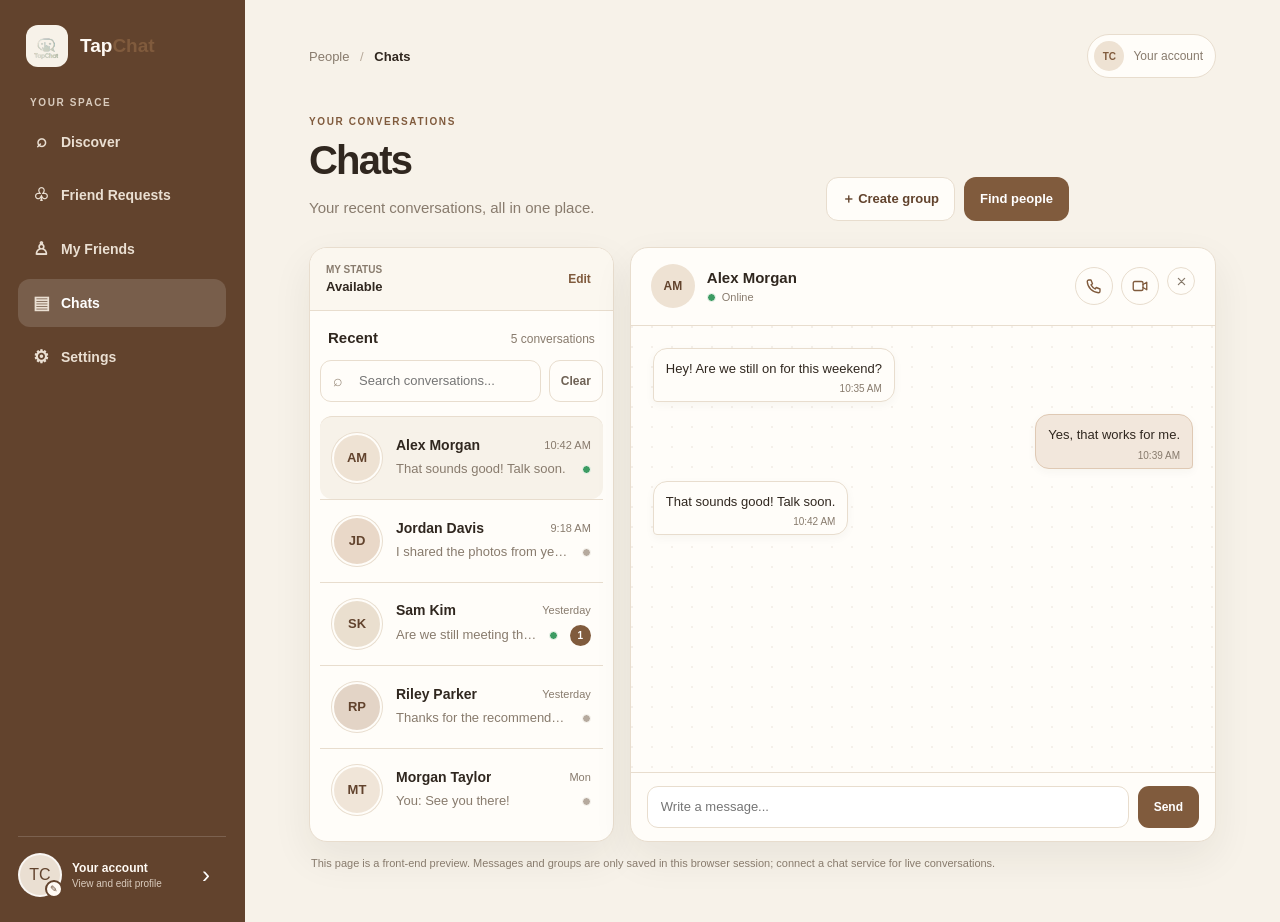
==== commit cd91eaa3: "Align chat page with Discover design Co-authored-by: Copilot <223556219+Copilot@users.noreply.github" ====
--- a/chats.html
+++ b/chats.html
@@ -84,6 +84,14 @@
           <div class="list-heading">
             <h2>Recent</h2>
             <span id="chatCount">5 conversations</span>
+          </div>
+          <div class="chat-toolbar">
+            <div class="chat-search-wrapper">
+              <span class="chat-search-icon" aria-hidden="true">⌕</span>
+              <label class="sr-only" for="chatSearch">Search conversations</label>
+              <input class="chat-search-input" id="chatSearch" type="search" placeholder="Search conversations..." autocomplete="off">
+            </div>
+            <button class="clear-chat-search" id="clearChatSearch" type="button">Clear</button>
           </div>
           <div class="chat-list" id="chatList"></div>
         </section>
@@ -269,7 +277,13 @@
     });
 
     function renderChatList() {
-      chatList.innerHTML = chats.map(chat => `
+      const query = document.getElementById("chatSearch").value.trim().toLowerCase();
+      const visibleChats = chats.filter(chat =>
+        chat.name.toLowerCase().includes(query) ||
+        (chat.preview || "").toLowerCase().includes(query)
+      );
+
+      chatList.innerHTML = visibleChats.length ? visibleChats.map(chat => `
         <button class="chat-item${chat.id === activeChatId ? " selected" : ""}" type="button" data-chat-id="${chat.id}" aria-pressed="${chat.id === activeChatId}">
           <span class="chat-avatar ${chat.avatar}" aria-hidden="true">${escapeHTML(chat.initials)}</span>
           <span class="chat-copy">
@@ -284,8 +298,10 @@
             </span>
           </span>
         </button>
-      `).join("");
-      const count = chats.length;
+      `).join("") : `
+        <div class="message-empty">No conversations match your search.</div>
+      `;
+      const count = visibleChats.length;
       document.getElementById("chatCount").textContent = `${count} ${count === 1 ? "conversation" : "conversations"}`;
     }
 
@@ -384,6 +400,14 @@
       if (button) selectChat(button.dataset.chatId);
     });
 
+    document.getElementById("chatSearch").addEventListener("input", renderChatList);
+    document.getElementById("clearChatSearch").addEventListener("click", () => {
+      const chatSearch = document.getElementById("chatSearch");
+      chatSearch.value = "";
+      renderChatList();
+      chatSearch.focus();
+    });
+
     messageForm.addEventListener("submit", event => {
       event.preventDefault();
       const text = messageInput.value.trim();
--- a/chats.css
+++ b/chats.css
@@ -38,8 +38,8 @@
 .sidebar {
   display: flex;
   flex-direction: column;
-  gap: 34px;
-  padding: 26px 18px;
+  gap: 30px;
+  padding: 25px 18px;
   border-right: 1px solid var(--brown-dark);
   background: var(--brown-dark);
   color: #fffaf4;
@@ -48,14 +48,16 @@
 .brand {
   display: flex;
   align-items: center;
-  gap: 10px;
+  gap: 12px;
   padding: 0 8px;
 }
 
 .logo {
   display: block;
-  width: 40px;
-  height: 40px;
+  width: 42px;
+  height: 42px;
+  border-radius: 12px;
+  background: #f7f2e9;
   object-fit: contain;
 }
 
@@ -65,7 +67,7 @@
 }
 
 .brand-name span {
-  color: #e8d4bf;
+  color: var(--brown);
 }
 
 .nav-title {
@@ -95,10 +97,9 @@
 
 .navigation a {
   display: flex;
-  min-height: 44px;
   align-items: center;
   gap: 11px;
-  padding: 0 13px;
+  padding: 13px 14px;
   border-radius: 12px;
   color: #eadfd2;
   font-size: 14px;
@@ -129,10 +130,8 @@
 }
 
 main {
-  width: min(100%, 1120px);
   min-width: 0;
-  margin: 0 auto;
-  padding: 34px clamp(22px, 5vw, 64px) 48px;
+  padding: 34px clamp(18px, 5vw, 64px) 50px;
 }
 
 .topbar {
@@ -140,7 +139,7 @@
   align-items: center;
   justify-content: space-between;
   gap: 14px;
-  margin-bottom: 48px;
+  margin-bottom: 38px;
 }
 
 .breadcrumb {
@@ -183,7 +182,8 @@
 }
 
 .page-heading {
-  margin-bottom: 28px;
+  max-width: 760px;
+  margin-bottom: 26px;
 }
 
 .eyebrow {
@@ -199,7 +199,7 @@
 }
 
 h1 {
-  margin: 0 0 8px;
+  margin: 0 0 12px;
   font-size: clamp(30px, 4vw, 40px);
   letter-spacing: -0.045em;
 }
@@ -207,8 +207,9 @@
 .subtitle {
   margin: 0;
   color: var(--muted);
-  font-size: 14px;
-  line-height: 1.6;
+  max-width: 620px;
+  font-size: 15px;
+  line-height: 1.7;
 }
 
 .new-chat {
@@ -385,7 +386,7 @@
   }
 
   .sidebar {
-    gap: 14px;
+    gap: 12px;
     padding: 13px 16px 12px;
     border-right: 0;
     border-bottom: 1px solid var(--border);
@@ -396,8 +397,8 @@
   }
 
   .logo {
-    width: 34px;
-    height: 34px;
+    width: 36px;
+    height: 36px;
   }
 
   .brand-name {
@@ -421,10 +422,10 @@
   }
 
   .navigation a {
-    min-height: 39px;
+    min-height: 36px;
     flex: 0 0 auto;
     gap: 7px;
-    padding: 0 11px;
+    padding: 10px 12px;
     font-size: 12px;
   }
 
@@ -474,6 +475,11 @@
 
   .list-heading {
     padding: 18px 16px 13px;
+  }
+
+  .chat-toolbar {
+    padding-right: 8px;
+    padding-left: 8px;
   }
 
   .chat-list {
@@ -650,6 +656,63 @@
 
 .list-heading {
   padding: 18px 18px 14px;
+}
+
+.chat-toolbar {
+  display: flex;
+  gap: 8px;
+  padding: 0 10px 14px;
+}
+
+.chat-search-wrapper {
+  position: relative;
+  min-width: 0;
+  flex: 1;
+}
+
+.chat-search-icon {
+  position: absolute;
+  left: 13px;
+  top: 50%;
+  transform: translateY(-50%);
+  color: #9a8c7d;
+  font-size: 16px;
+  pointer-events: none;
+}
+
+.chat-search-input {
+  width: 100%;
+  height: 42px;
+  padding: 0 12px 0 38px;
+  border: 1px solid var(--border);
+  border-radius: 11px;
+  background: var(--surface);
+  color: var(--text);
+  font: inherit;
+  font-size: 13px;
+  outline: none;
+}
+
+.chat-search-input:focus {
+  border-color: var(--brown);
+  box-shadow: 0 0 0 3px rgba(89, 55, 34, 0.12);
+}
+
+.clear-chat-search {
+  min-height: 42px;
+  padding: 0 11px;
+  border: 1px solid var(--border);
+  border-radius: 11px;
+  background: var(--surface);
+  color: #6f6255;
+  cursor: pointer;
+  font: inherit;
+  font-size: 12px;
+  font-weight: 700;
+}
+
+.clear-chat-search:hover {
+  background: var(--soft);
 }
 
 .chat-list {
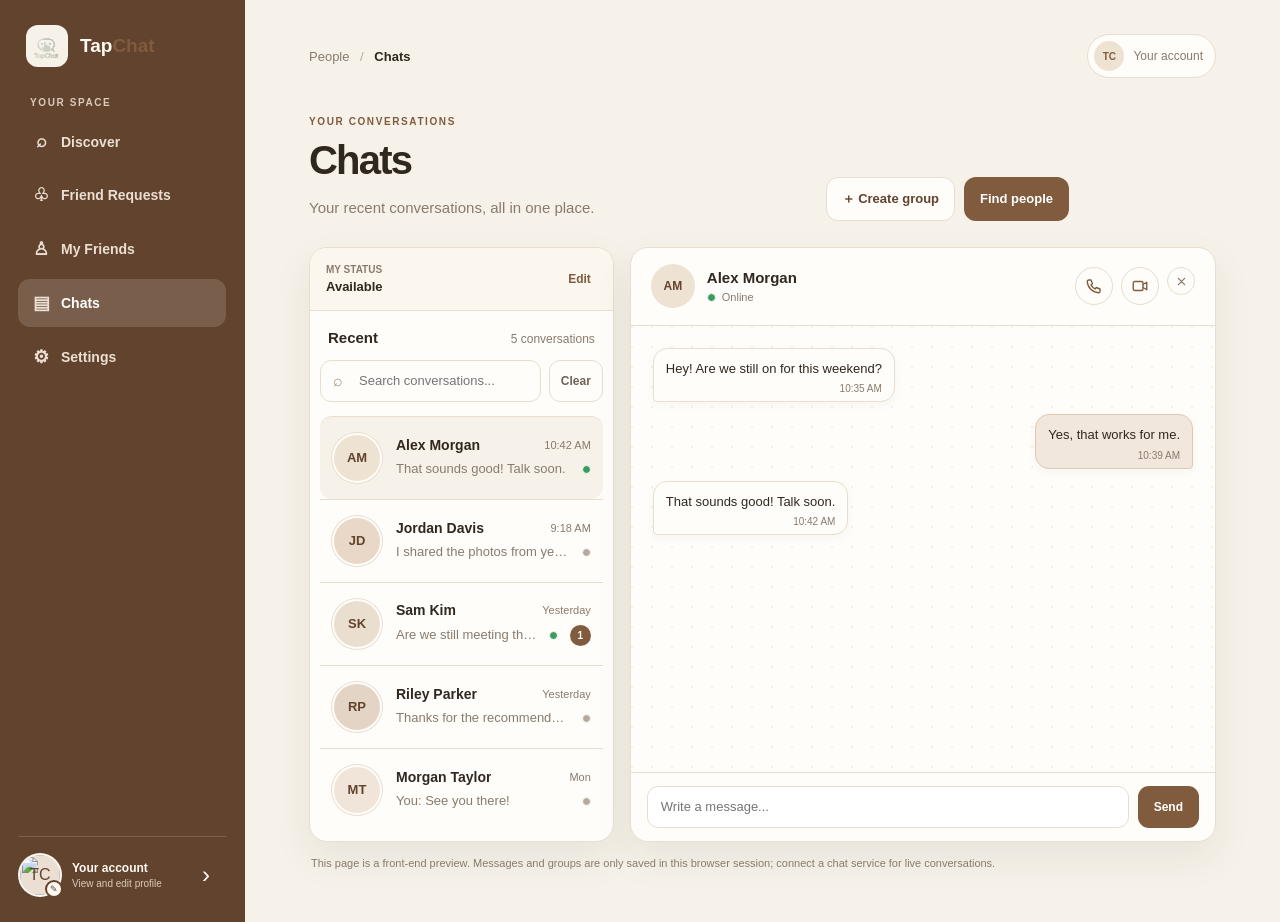
==== commit 6eecbc7e: "Integrate Firebase auth and Cloudinary uploads Co-authored-by: Copilot <223556219+Copilot@users.nore" ====
--- a/chats.html
+++ b/chats.html
@@ -7,11 +7,13 @@
   <title>TapChat</title>
   <link rel="icon" type="image/png" href="Log.png">
   <link rel="stylesheet" href="chats.css">
+  <script src="cloudinary-media.js"></script>
+  <script src="tapchat-page-media.js" defer></script>
 </head>
 <body>
   <div class="app">
     <aside class="sidebar">
-      <a class="brand" href="TapChat.html" aria-label="TapChat home">
+      <a class="brand" href="index.html" aria-label="TapChat home">
         <img src="Log.png" alt="" class="logo">
         <span class="brand-name">Tap<span>Chat</span></span>
       </a>
@@ -246,36 +248,6 @@
     let activeChatId = null;
     let toastTimer;
 
-    const sidebarPhotoInput = document.getElementById("sidebarPhotoInput");
-    const sidebarPhoto = document.getElementById("sidebarPhoto");
-
-    function loadSidebarProfile() {
-      const savedPhoto = localStorage.getItem("tapchatProfilePhoto");
-      if (savedPhoto) {
-        sidebarPhoto.src = savedPhoto;
-        sidebarPhoto.hidden = false;
-      } else {
-        sidebarPhoto.hidden = true;
-      }
-    }
-
-    sidebarPhotoInput.addEventListener("change", event => {
-      const file = event.target.files[0];
-      if (!file) return;
-      if (!file.type.startsWith("image/")) {
-        showToast("Choose an image file for your profile picture.");
-        return;
-      }
-      const reader = new FileReader();
-      reader.onload = () => {
-        localStorage.setItem("tapchatProfilePhoto", reader.result);
-        sidebarPhoto.src = reader.result;
-        sidebarPhoto.hidden = false;
-        showToast("Profile picture updated.");
-      };
-      reader.readAsDataURL(file);
-    });
-
     function renderChatList() {
       const query = document.getElementById("chatSearch").value.trim().toLowerCase();
       const visibleChats = chats.filter(chat =>
@@ -468,8 +440,6 @@
       if (event.target === groupDialog) groupDialog.close();
     });
 
-    loadSidebarProfile();
-
     const statusForm = document.getElementById("statusForm");
     const statusInput = document.getElementById("statusInput");
     const ownStatusText = document.getElementById("ownStatusText");
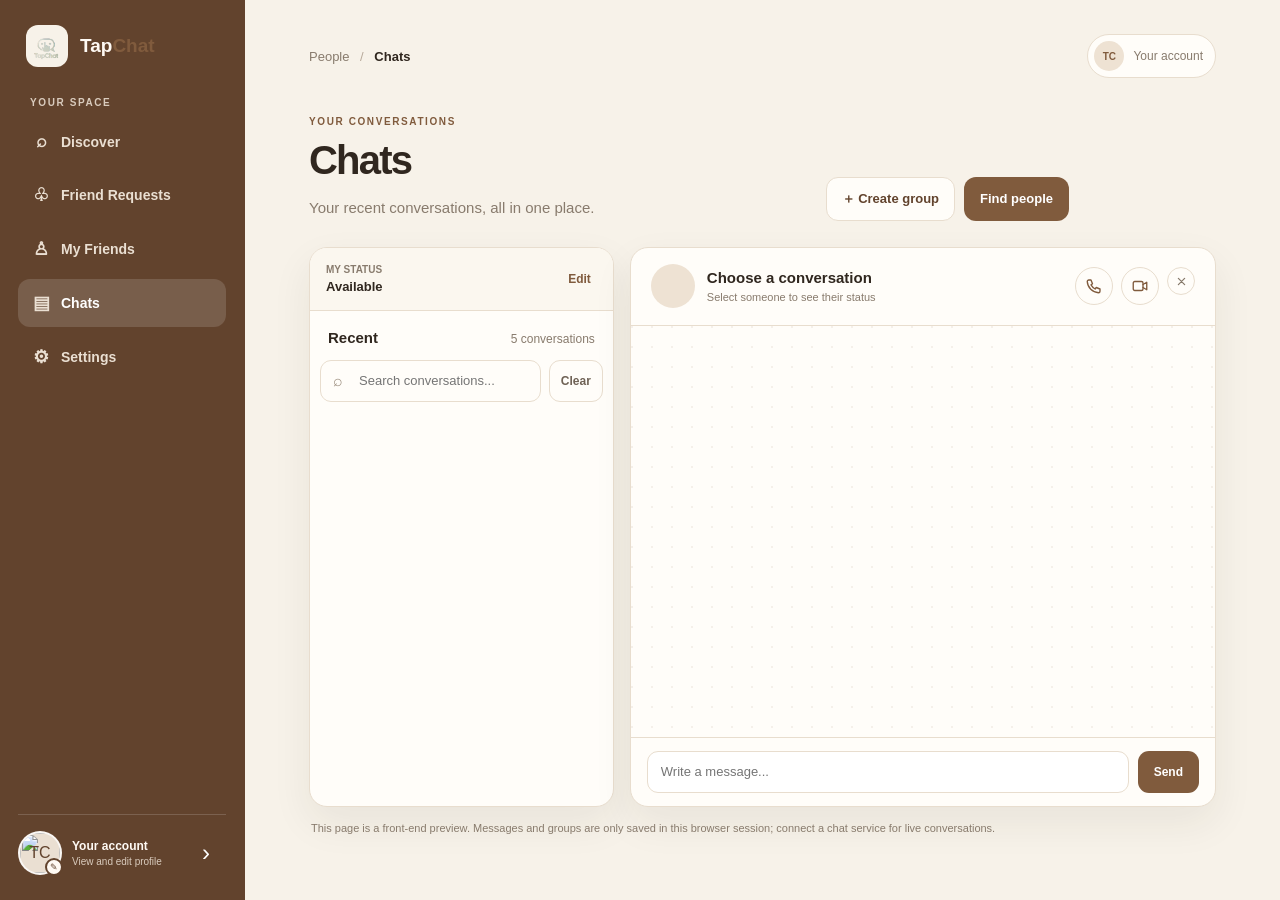
==== commit e91c6732: "Persist user status and improve media attachments Co-authored-by: Copilot <223556219+Copilot@users.n" ====
--- a/chats.html
+++ b/chats.html
@@ -170,7 +170,11 @@
 
   <div class="toast" id="toast" role="status" aria-live="polite"></div>
 
-  <script>
+  <script type="module">
+    import { onAuthStateChanged } from "https://www.gstatic.com/firebasejs/12.4.0/firebase-auth.js";
+    import { doc, getDoc, serverTimestamp, setDoc } from "https://www.gstatic.com/firebasejs/12.4.0/firebase-firestore.js";
+    import { auth, db } from "./tapchat-firebase.js";
+
     const chats = [
       {
         id: "alex",
@@ -247,6 +251,7 @@
     const toast = document.getElementById("toast");
     let activeChatId = null;
     let toastTimer;
+    let currentUser = null;
 
     function renderChatList() {
       const query = document.getElementById("chatSearch").value.trim().toLowerCase();
@@ -443,11 +448,6 @@
     const statusForm = document.getElementById("statusForm");
     const statusInput = document.getElementById("statusInput");
     const ownStatusText = document.getElementById("ownStatusText");
-    const savedStatus = localStorage.getItem("tapchatOwnStatus");
-    if (savedStatus) {
-      ownStatusText.textContent = savedStatus;
-      statusInput.value = savedStatus;
-    }
 
     document.getElementById("toggleStatusForm").addEventListener("click", () => {
       statusForm.classList.toggle("open");
@@ -458,10 +458,43 @@
       event.preventDefault();
       const status = statusInput.value.trim();
       if (!status) return;
-      ownStatusText.textContent = status;
-      localStorage.setItem("tapchatOwnStatus", status);
-      statusForm.classList.remove("open");
-      showToast("Status updated.");
+      if (!currentUser) {
+        showToast("Sign in to update your status.");
+        return;
+      }
+
+      setDoc(doc(db, "users", currentUser.uid), {
+        status,
+        updatedAt: serverTimestamp()
+      }, { merge: true })
+        .then(() => {
+          ownStatusText.textContent = status;
+          statusForm.classList.remove("open");
+          showToast("Status updated.");
+        })
+        .catch(error => {
+          console.error("Could not save status:", error);
+          showToast("Could not save your status. Please try again.");
+        });
+    });
+
+    onAuthStateChanged(auth, async user => {
+      currentUser = user;
+      if (!user) return;
+
+      try {
+        const snapshot = await getDoc(doc(db, "users", user.uid));
+        if (currentUser?.uid !== user.uid || !snapshot.exists()) return;
+
+        const status = snapshot.data().status;
+        if (typeof status === "string") {
+          ownStatusText.textContent = status;
+          statusInput.value = status;
+        }
+      } catch (error) {
+        console.error("Could not load status:", error);
+        showToast("Could not load your status.");
+      }
     });
 
     renderChatList();
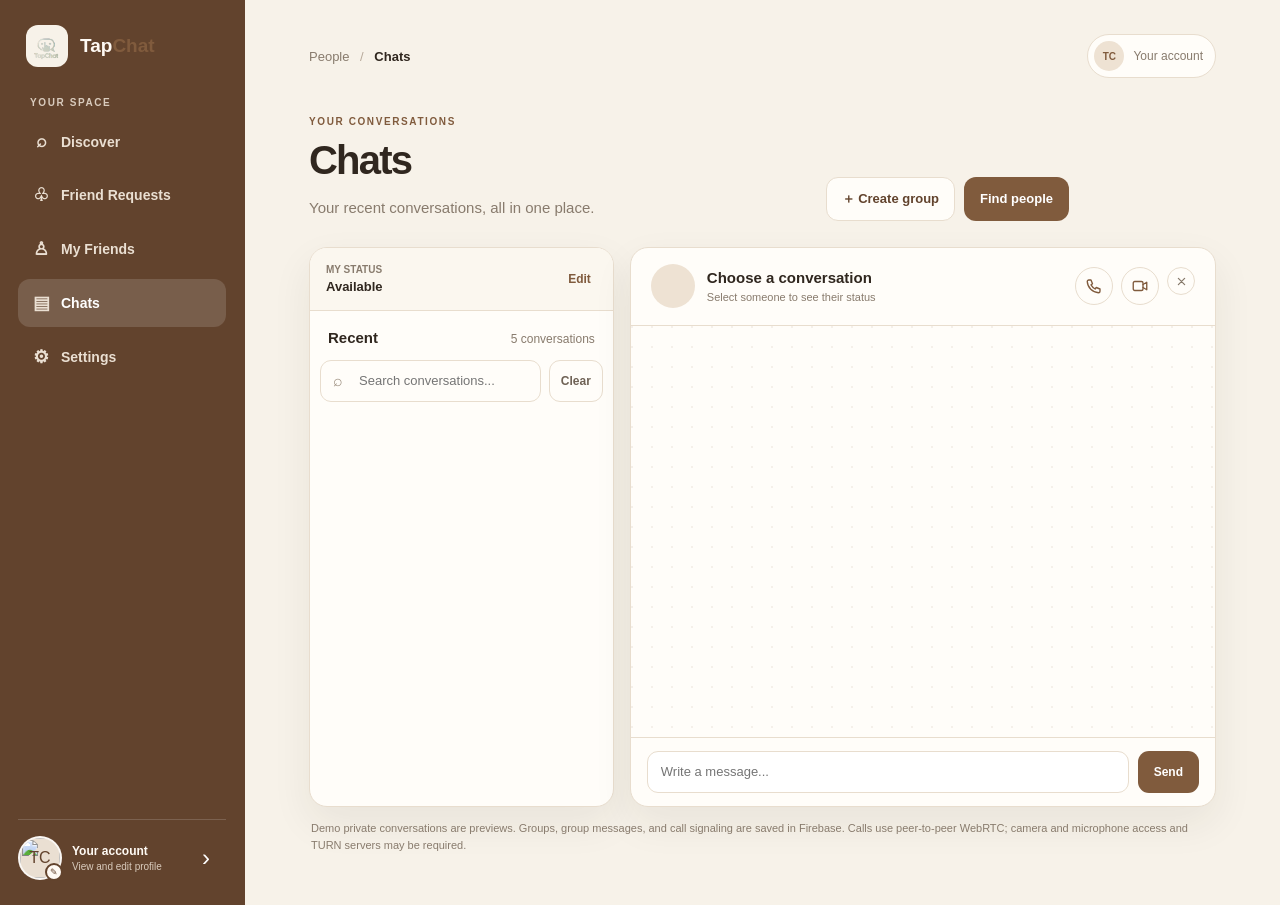
==== commit 8f66b53b: "Add WebRTC calls and refine auth forms Co-authored-by: Copilot <223556219+Copilot@users.noreply.gith" ====
--- a/chats.html
+++ b/chats.html
@@ -7,6 +7,7 @@
   <title>TapChat</title>
   <link rel="icon" type="image/png" href="Log.png">
   <link rel="stylesheet" href="chats.css">
+  <link rel="stylesheet" href="tapchat-calls.css">
   <script src="cloudinary-media.js"></script>
   <script src="tapchat-page-media.js" defer></script>
 </head>
@@ -107,7 +108,7 @@
               <p class="presence" id="conversationStatus">Select someone to see their status</p>
             </div>
             <div class="conversation-actions" aria-label="Call actions">
-              <button class="icon-button" id="audioCallButton" type="button" aria-label="Start audio call" title="Audio call">
+              <button class="icon-button" id="audioCallButton" type="button" aria-label="Start voice chat" title="Voice chat">
                 <svg viewBox="0 0 24 24" aria-hidden="true">
                   <path d="M5 4h3l2 5-2 1.5a15 15 0 0 0 5.5 5.5L15 14l5 2v3a2 2 0 0 1-2 2A16 16 0 0 1 3 6a2 2 0 0 1 2-2Z"></path>
                 </svg>
@@ -138,7 +139,7 @@
           </div>
         </section>
       </div>
-      <p class="demo-note">This page is a front-end preview. Messages and groups are only saved in this browser session; connect a chat service for live conversations.</p>
+      <p class="demo-note">Demo private conversations are previews. Groups, group messages, and call signaling are saved in Firebase. Calls use peer-to-peer WebRTC; camera and microphone access and TURN servers may be required.</p>
     </main>
   </div>
 
@@ -154,11 +155,10 @@
       <label class="field-label" for="groupName">Group name</label>
       <input class="group-name-input" id="groupName" name="groupName" type="text" maxlength="40" placeholder="e.g. Weekend plans" required>
       <fieldset class="member-picker">
-        <legend>Add people <span>(optional)</span></legend>
-        <label><input type="checkbox" name="members" value="Alex Morgan"> Alex Morgan</label>
-        <label><input type="checkbox" name="members" value="Jordan Davis"> Jordan Davis</label>
-        <label><input type="checkbox" name="members" value="Sam Kim"> Sam Kim</label>
-        <label><input type="checkbox" name="members" value="Riley Parker"> Riley Parker</label>
+        <legend>Add people</legend>
+        <div id="groupMemberPicker" aria-live="polite">
+          <p>Sign in and add friends before creating a group.</p>
+        </div>
       </fieldset>
       <p class="form-message" id="groupFormMessage" aria-live="polite"></p>
       <div class="dialog-actions">
@@ -171,8 +171,21 @@
   <div class="toast" id="toast" role="status" aria-live="polite"></div>
 
   <script type="module">
+    import { createCallManager } from "./tapchat-call.js";
     import { onAuthStateChanged } from "https://www.gstatic.com/firebasejs/12.4.0/firebase-auth.js";
-    import { doc, getDoc, serverTimestamp, setDoc } from "https://www.gstatic.com/firebasejs/12.4.0/firebase-firestore.js";
+    import {
+      addDoc,
+      collection,
+      doc,
+      getDoc,
+      onSnapshot,
+      orderBy,
+      query,
+      serverTimestamp,
+      setDoc,
+      where,
+      writeBatch
+    } from "https://www.gstatic.com/firebasejs/12.4.0/firebase-firestore.js";
     import { auth, db } from "./tapchat-firebase.js";
 
     const chats = [
@@ -249,13 +262,27 @@
     const groupDialog = document.getElementById("groupDialog");
     const groupForm = document.getElementById("groupForm");
     const toast = document.getElementById("toast");
+    const callManager = createCallManager();
+    let groupChats = [];
+    let availableFriends = [];
+    let unsubscribeFriends = null;
+    let unsubscribeGroups = null;
+    let unsubscribeGroupMessages = null;
     let activeChatId = null;
     let toastTimer;
     let currentUser = null;
 
+    function allChats() {
+      return [...chats, ...groupChats];
+    }
+
+    function findChat(chatId) {
+      return allChats().find(item => item.id === chatId);
+    }
+
     function renderChatList() {
       const query = document.getElementById("chatSearch").value.trim().toLowerCase();
-      const visibleChats = chats.filter(chat =>
+      const visibleChats = allChats().filter(chat =>
         chat.name.toLowerCase().includes(query) ||
         (chat.preview || "").toLowerCase().includes(query)
       );
@@ -293,7 +320,7 @@
     }
 
     function selectChat(chatId) {
-      const chat = chats.find(item => item.id === chatId);
+      const chat = findChat(chatId);
       if (!chat) return;
 
       activeChatId = chat.id;
@@ -303,7 +330,7 @@
       conversationStatus.innerHTML = chat.status === "online"
         ? '<span class="status-indicator online"></span>Online'
         : chat.status === "group"
-          ? `${chat.memberNames.length} ${chat.memberNames.length === 1 ? "member" : "members"}`
+          ? `${chat.memberIds?.length || 0} ${chat.memberIds?.length === 1 ? "member" : "members"}`
           : `<span class="status-indicator"></span>${escapeHTML(chat.lastSeen || "Offline")}`;
       conversationAvatar.textContent = chat.initials;
       conversationAvatar.className = `conversation-avatar ${chat.avatar}`;
@@ -314,8 +341,14 @@
       conversationPanel.classList.add("has-chat");
       messageInput.disabled = false;
       messageForm.querySelector("button[type='submit']").disabled = false;
-      document.getElementById("audioCallButton").disabled = false;
-      document.getElementById("videoCallButton").disabled = false;
+      const canGroupCall = Boolean(
+        currentUser &&
+        chat.status === "group" &&
+        chat.memberIds?.some(uid => uid !== currentUser.uid)
+      );
+      document.getElementById("audioCallButton").disabled = !canGroupCall;
+      document.getElementById("videoCallButton").disabled = !canGroupCall;
+      watchGroupMessages(chat);
       if (window.matchMedia("(max-width: 760px)").matches) {
         chatListPanel.classList.add("mobile-hidden");
         conversationPanel.classList.add("mobile-visible");
@@ -334,6 +367,8 @@
       messageForm.querySelector("button[type='submit']").disabled = true;
       document.getElementById("audioCallButton").disabled = true;
       document.getElementById("videoCallButton").disabled = true;
+      unsubscribeGroupMessages?.();
+      unsubscribeGroupMessages = null;
       conversationPanel.classList.add("is-closed");
       document.querySelector(".chat-workspace").classList.add("chat-list-only");
       renderChatList();
@@ -346,6 +381,7 @@
         ? chat.messages.map(message => `
           <div class="message-row ${message.from === "you" ? "sent" : "received"}">
             <div class="message-bubble">
+              ${message.name ? `<strong>${escapeHTML(message.name)}</strong>` : ""}
               <p>${escapeHTML(message.text)}</p>
               <time>${escapeHTML(message.time)}</time>
             </div>
@@ -355,6 +391,119 @@
       messageHistory.scrollTop = messageHistory.scrollHeight;
     }
 
+    function watchGroupMessages(chat) {
+      unsubscribeGroupMessages?.();
+      unsubscribeGroupMessages = null;
+      if (chat.status !== "group" || !currentUser || !chat.groupId) {
+        renderMessages(chat);
+        return;
+      }
+
+      const messagesQuery = query(
+        collection(db, "groups", chat.groupId, "messages"),
+        orderBy("createdAt", "asc")
+      );
+      unsubscribeGroupMessages = onSnapshot(messagesQuery, snapshot => {
+        chat.messages = snapshot.docs.map(messageDoc => {
+          const message = messageDoc.data();
+          return {
+            text: message.text || "",
+            name: message.senderName || "Group member",
+            from: message.senderId === currentUser.uid ? "you" : "them",
+            time: message.createdAt?.toDate?.().toLocaleTimeString([], {
+              hour: "numeric",
+              minute: "2-digit"
+            }) || "Now"
+          };
+        });
+        if (activeChatId === chat.id) renderMessages(chat);
+      }, error => {
+        console.error("Could not load group messages:", error);
+        showToast("Could not load group messages. Check Firestore access.");
+      });
+    }
+
+    function renderGroupMemberPicker() {
+      const memberPicker = document.getElementById("groupMemberPicker");
+      memberPicker.innerHTML = availableFriends.length
+        ? availableFriends.map(friend => `
+          <label>
+            <input type="checkbox" name="members" value="${escapeHTML(friend.friendId)}">
+            ${escapeHTML(friend.fullName || friend.username || "Friend")}
+          </label>
+        `).join("")
+        : "<p>Add confirmed friends before creating a group.</p>";
+    }
+
+    function listenForFriends(uid) {
+      unsubscribeFriends?.();
+      const friendshipsQuery = query(
+        collection(db, "friendships"),
+        where("participants", "array-contains", uid)
+      );
+      unsubscribeFriends = onSnapshot(friendshipsQuery, async snapshot => {
+        try {
+          const friends = await Promise.all(snapshot.docs.map(async friendshipDoc => {
+            const friendId = friendshipDoc.data().participants?.find(id => id !== uid);
+            if (!friendId) return null;
+            const profile = await getDoc(doc(db, "users", friendId));
+            if (!profile.exists()) return null;
+            return { friendId, ...profile.data() };
+          }));
+          if (currentUser?.uid !== uid) return;
+          availableFriends = friends.filter(Boolean);
+          renderGroupMemberPicker();
+        } catch (error) {
+          console.error("Could not load friends for group creation:", error);
+          showToast("Could not load your friends.");
+        }
+      }, error => {
+        console.error("Could not listen for friends:", error);
+        showToast("Could not load your friends. Check Firestore access.");
+      });
+    }
+
+    function listenForGroups(uid) {
+      unsubscribeGroups?.();
+      const groupsQuery = query(
+        collection(db, "groups"),
+        where("memberIds", "array-contains", uid)
+      );
+      unsubscribeGroups = onSnapshot(groupsQuery, snapshot => {
+        groupChats = snapshot.docs.map(groupDoc => {
+          const group = groupDoc.data();
+          const participants = Array.isArray(group.participants) ? group.participants : [];
+          const participantNames = Object.fromEntries(
+            participants.map(participant => [participant.uid, participant.name])
+          );
+          const name = group.name || "Group chat";
+          return {
+            id: groupDoc.id,
+            groupId: groupDoc.id,
+            name,
+            initials: name.split(/\s+/).slice(0, 2).map(part => part[0]).join("").toUpperCase() || "G",
+            avatar: "group-avatar",
+            status: "group",
+            memberIds: group.memberIds || [],
+            participantNames,
+            memberNames: participants.map(participant => participant.name),
+            preview: group.lastMessage || `${group.memberIds?.length || 0} members`,
+            time: "Group",
+            messages: []
+          };
+        });
+        renderChatList();
+        if (groupChats.some(group => group.id === activeChatId)) {
+          selectChat(activeChatId);
+        } else if (!findChat(activeChatId)) {
+          exitCurrentChat();
+        }
+      }, error => {
+        console.error("Could not listen for groups:", error);
+        showToast("Could not load groups. Check Firestore access.");
+      });
+    }
+
     function showToast(message) {
       toast.textContent = message;
       toast.classList.add("show");
@@ -362,13 +511,23 @@
       toastTimer = setTimeout(() => toast.classList.remove("show"), 2800);
     }
 
-    document.getElementById("audioCallButton").addEventListener("click", () => {
-      showToast("Audio calls will be available when a calling service is connected.");
-    });
-
-    document.getElementById("videoCallButton").addEventListener("click", () => {
-      showToast("Video calls will be available when a calling service is connected.");
-    });
+    function startGroupCall(type) {
+      const chat = findChat(activeChatId);
+      if (!currentUser || chat?.status !== "group") return;
+      callManager.startCall({
+        type,
+        participantIds: chat.memberIds,
+        participantNames: chat.participantNames,
+        title: `${type === "audio" ? "Voice chat" : "Video call"} · ${chat.name}`,
+        groupId: chat.groupId
+      });
+    }
+
+    document.getElementById("audioCallButton")
+      .addEventListener("click", () => startGroupCall("audio"));
+
+    document.getElementById("videoCallButton")
+      .addEventListener("click", () => startGroupCall("video"));
 
     document.getElementById("exitChatButton").addEventListener("click", exitCurrentChat);
 
@@ -388,8 +547,39 @@
     messageForm.addEventListener("submit", event => {
       event.preventDefault();
       const text = messageInput.value.trim();
-      const chat = chats.find(item => item.id === activeChatId);
+      const chat = findChat(activeChatId);
       if (!text || !chat) return;
+      if (chat.status === "group") {
+        if (!currentUser || !chat.groupId) {
+          showToast("Sign in to send group messages.");
+          return;
+        }
+        const senderName = chat.participantNames[currentUser.uid] ||
+          currentUser.displayName || "TapChat user";
+        const messageData = {
+          senderId: currentUser.uid,
+          senderName,
+          text,
+          createdAt: serverTimestamp()
+        };
+        const batch = writeBatch(db);
+        const messageRef = doc(collection(db, "groups", chat.groupId, "messages"));
+        batch.set(messageRef, messageData);
+        batch.set(doc(db, "groups", chat.groupId), {
+          lastMessage: text,
+          updatedAt: serverTimestamp()
+        }, { merge: true });
+        batch.commit()
+          .then(() => {
+            messageInput.value = "";
+            messageInput.focus();
+          })
+          .catch(error => {
+            console.error("Could not send group message:", error);
+            showToast("Could not send the group message.");
+          });
+        return;
+      }
       chat.messages.push({ text, from: "you", time: "Now" });
       chat.preview = `You: ${text}`;
       chat.time = "Now";
@@ -417,24 +607,71 @@
         return;
       }
 
-      const members = [...groupForm.querySelectorAll('input[name="members"]:checked')].map(input => input.value);
-      const initials = name.split(/\s+/).slice(0, 2).map(part => part[0]).join("").toUpperCase();
-      const group = {
-        id: `group-${Date.now()}`,
+      if (!currentUser) {
+        document.getElementById("groupFormMessage").textContent = "Sign in to create a group.";
+        return;
+      }
+
+      const selectedFriendIds = [...groupForm.querySelectorAll('input[name="members"]:checked')]
+        .map(input => input.value);
+      if (!selectedFriendIds.length) {
+        document.getElementById("groupFormMessage").textContent = "Choose at least one friend.";
+        return;
+      }
+
+      const participants = [
+        {
+          uid: currentUser.uid,
+          name: currentUser.displayName || "TapChat user"
+        },
+        ...selectedFriendIds.map(friendId => {
+          const friend = availableFriends.find(item => item.friendId === friendId);
+          return {
+            uid: friendId,
+            name: friend?.fullName || friend?.username || "Friend"
+          };
+        })
+      ];
+      const groupData = {
         name,
-        initials: initials || "G",
-        avatar: "group-avatar",
-        status: "group",
-        memberNames: members,
-        preview: members.length ? `Group · ${members.length} ${members.length === 1 ? "member" : "members"}` : "New group",
-        time: "Now",
-        messages: []
+        memberIds: participants.map(participant => participant.uid),
+        participants,
+        createdBy: currentUser.uid,
+        createdAt: serverTimestamp(),
+        updatedAt: serverTimestamp()
       };
-      chats.unshift(group);
-      groupDialog.close();
-      renderChatList();
-      selectChat(group.id);
-      showToast("Group created in this preview.");
+      const submitButton = groupForm.querySelector("button[type='submit']");
+      submitButton.disabled = true;
+      addDoc(collection(db, "groups"), groupData)
+        .then(groupRef => {
+          const initials = name.split(/\s+/).slice(0, 2).map(part => part[0]).join("").toUpperCase();
+          const group = {
+            id: groupRef.id,
+            groupId: groupRef.id,
+            name,
+            initials: initials || "G",
+            avatar: "group-avatar",
+            status: "group",
+            memberIds: groupData.memberIds,
+            participantNames: Object.fromEntries(participants.map(participant => [participant.uid, participant.name])),
+            memberNames: participants.map(participant => participant.name),
+            preview: `${participants.length} members`,
+            time: "Now",
+            messages: []
+          };
+          groupChats = [group, ...groupChats.filter(item => item.id !== group.id)];
+          groupDialog.close();
+          renderChatList();
+          selectChat(group.id);
+          showToast("Group created and saved.");
+        })
+        .catch(error => {
+          console.error("Could not create group:", error);
+          document.getElementById("groupFormMessage").textContent = "Could not create the group. Check Firestore access.";
+        })
+        .finally(() => {
+          submitButton.disabled = false;
+        });
     });
 
     document.getElementById("backToList").addEventListener("click", () => {
@@ -479,8 +716,24 @@
     });
 
     onAuthStateChanged(auth, async user => {
+      const hadGroupSelected = findChat(activeChatId)?.status === "group";
       currentUser = user;
+      callManager.setUser(user);
+      unsubscribeFriends?.();
+      unsubscribeGroups?.();
+      unsubscribeGroupMessages?.();
+      unsubscribeFriends = null;
+      unsubscribeGroups = null;
+      unsubscribeGroupMessages = null;
+      availableFriends = [];
+      groupChats = [];
+      renderGroupMemberPicker();
+      renderChatList();
+      if (hadGroupSelected) exitCurrentChat();
       if (!user) return;
+
+      listenForFriends(user.uid);
+      listenForGroups(user.uid);
 
       try {
         const snapshot = await getDoc(doc(db, "users", user.uid));
@@ -499,7 +752,13 @@
 
     renderChatList();
     const requestedChatId = new URLSearchParams(window.location.search).get("chatId");
-    selectChat(chats.some(chat => chat.id === requestedChatId) ? requestedChatId : chats[0].id);
+    selectChat(findChat(requestedChatId) ? requestedChatId : chats[0].id);
+    window.addEventListener("beforeunload", () => {
+      unsubscribeFriends?.();
+      unsubscribeGroups?.();
+      unsubscribeGroupMessages?.();
+      callManager.close();
+    });
   </script>
 </body>
 </html>
--- a/tapchat-calls.css
+++ b/tapchat-calls.css
@@ -0,0 +1,157 @@
+.tapchat-call-dialog {
+  width: min(720px, calc(100vw - 28px));
+  max-width: none;
+  padding: 0;
+  border: 1px solid #e6ddd2;
+  border-radius: 20px;
+  background: #fffdf9;
+  color: #35281f;
+  box-shadow: 0 24px 80px rgba(0, 0, 0, .28);
+}
+
+.tapchat-call-dialog::backdrop {
+  background: rgba(32, 24, 18, .62);
+  backdrop-filter: blur(3px);
+}
+
+.tapchat-call-shell {
+  padding: 22px;
+}
+
+.tapchat-call-header {
+  display: flex;
+  align-items: flex-start;
+  justify-content: space-between;
+  gap: 16px;
+  margin-bottom: 18px;
+}
+
+.tapchat-call-header h2 {
+  margin: 0 0 5px;
+  font-size: 19px;
+}
+
+.tapchat-call-status {
+  margin: 0;
+  color: #796b5f;
+  font-size: 13px;
+}
+
+.tapchat-call-error {
+  margin: -6px 0 14px;
+  color: #a63e35;
+  font-size: 13px;
+}
+
+.tapchat-call-media {
+  display: grid;
+  grid-template-columns: repeat(auto-fit, minmax(180px, 1fr));
+  gap: 10px;
+  min-height: 120px;
+  margin-bottom: 18px;
+}
+
+.tapchat-call-tile {
+  position: relative;
+  display: grid;
+  min-height: 160px;
+  overflow: hidden;
+  place-items: center;
+  border-radius: 14px;
+  background: #302319;
+  color: #fff;
+}
+
+.tapchat-call-tile video {
+  width: 100%;
+  height: 100%;
+  min-height: 160px;
+  object-fit: cover;
+}
+
+.tapchat-call-tile audio {
+  position: absolute;
+  width: 1px;
+  height: 1px;
+  opacity: 0;
+}
+
+.tapchat-call-tile span {
+  position: absolute;
+  right: 9px;
+  bottom: 8px;
+  left: 9px;
+  overflow: hidden;
+  font-size: 12px;
+  text-overflow: ellipsis;
+  text-shadow: 0 1px 4px #000;
+  white-space: nowrap;
+}
+
+.tapchat-call-local {
+  min-height: 100px;
+}
+
+.tapchat-call-local video {
+  min-height: 100px;
+}
+
+.tapchat-call-controls,
+.tapchat-call-incoming {
+  display: flex;
+  justify-content: center;
+  flex-wrap: wrap;
+  gap: 10px;
+}
+
+.tapchat-call-controls button,
+.tapchat-call-incoming button {
+  min-height: 42px;
+  padding: 0 16px;
+  border: 0;
+  border-radius: 999px;
+  background: #79563d;
+  color: white;
+  font: inherit;
+  font-size: 13px;
+  font-weight: 700;
+}
+
+.tapchat-call-controls button:hover,
+.tapchat-call-incoming button:hover {
+  background: #5f422e;
+}
+
+.tapchat-call-controls button:disabled {
+  cursor: not-allowed;
+  opacity: .5;
+}
+
+.tapchat-call-controls .tapchat-call-end,
+.tapchat-call-incoming .tapchat-call-decline {
+  background: #a63e35;
+}
+
+.tapchat-call-controls .tapchat-call-end:hover,
+.tapchat-call-incoming .tapchat-call-decline:hover {
+  background: #873128;
+}
+
+.tapchat-call-incoming {
+  justify-content: flex-end;
+}
+
+.tapchat-call-dialog[data-call-kind="audio"] .tapchat-call-media {
+  display: none;
+}
+
+@media (max-width: 520px) {
+  .tapchat-call-shell {
+    padding: 17px;
+  }
+
+  .tapchat-call-controls button,
+  .tapchat-call-incoming button {
+    flex: 1 1 120px;
+  }
+}
